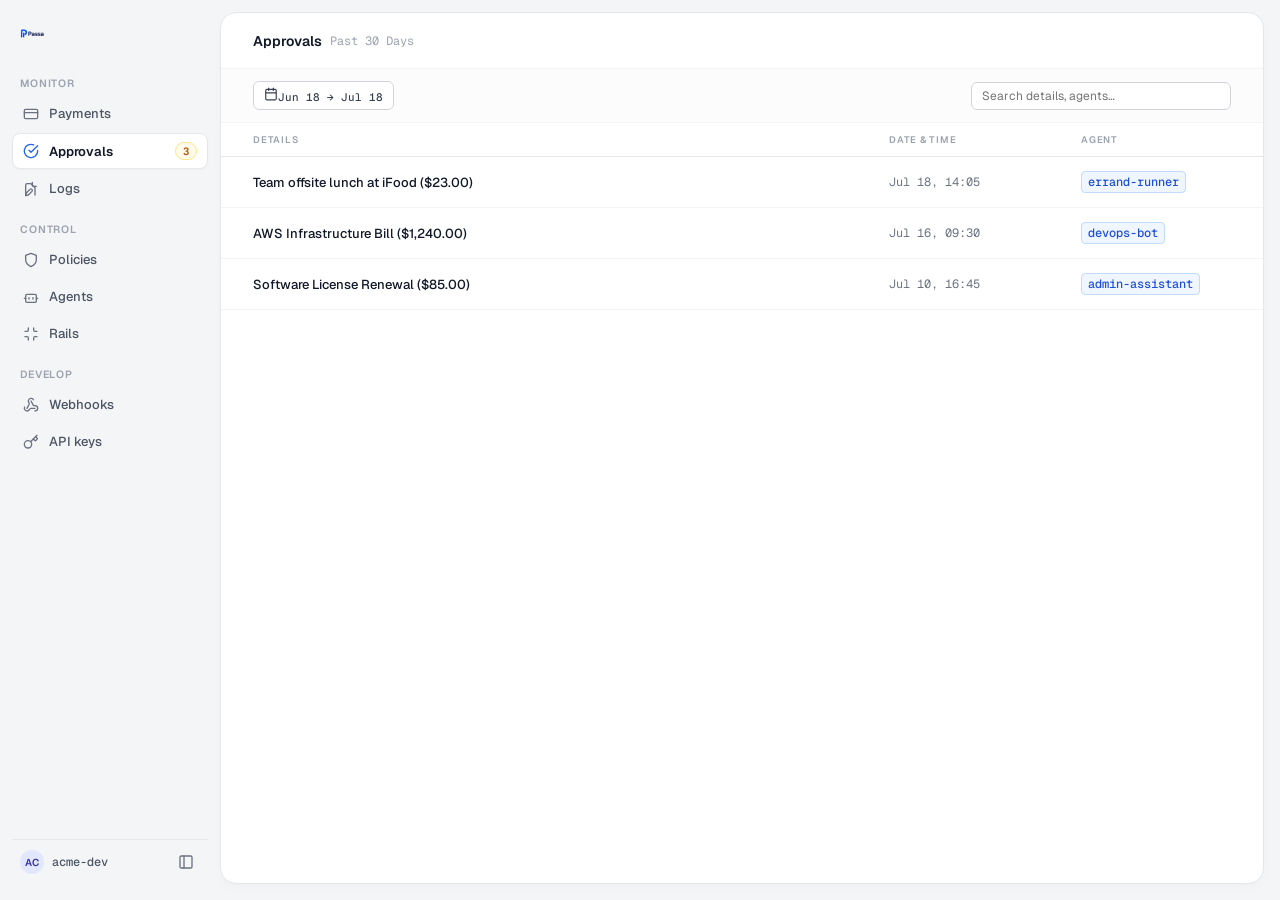
==== approval.html @ 18651515 "Passa slightly done" ====
<!DOCTYPE html>
<html lang="en">
<head>
<meta charset="utf-8">
<meta name="viewport" content="width=device-width, initial-scale=1">
<title>Approvals · Passa</title>
<link rel="preconnect" href="https://fonts.googleapis.com">
<link rel="preconnect" href="https://fonts.gstatic.com" crossorigin>
<link href="https://fonts.googleapis.com/css2?family=Geist:wght@400;500;600;700&family=Geist+Mono:wght@400;500;600&display=swap" rel="stylesheet">
<link rel="stylesheet" href="styles.css">
<style>
.filters {
  display: flex; align-items: center; gap: 10px;
  padding: 12px 32px; border-bottom: 1px solid var(--line-soft);
  background: #FCFCFD; position: sticky; top: 0; z-index: 2;
}
.filters .date-btn {
  font: 500 11px var(--mono); color: var(--gray-700);
  background: #fff; border: 1px solid #D1D5DB; border-radius: 6px;
  padding: 5px 10px; cursor: pointer; font-variant-numeric: tabular-nums;
}
.filters input[type="search"] {
  margin-left: auto; width: 260px;
  font: 400 12px var(--sans); color: var(--ink);
  background: #fff; border: 1px solid #D1D5DB; border-radius: 6px;
  padding: 5px 10px; outline: none;
}
.filters input[type="search"]:focus { border-color: var(--blue); box-shadow: 0 0 0 3px rgba(37,99,235,.12); }
.cols, .row {
  display: grid;
  grid-template-columns: minmax(0,1fr) 180px 150px;
  gap: 12px; padding: 14px 32px;
}
.cols {
  padding: 10px 32px; border-bottom: 1px solid var(--line);
  font: 600 9.5px var(--sans); text-transform: uppercase;
  letter-spacing: .08em; color: var(--gray-400);
}
.row { align-items: center; border-bottom: 1px solid var(--line-soft); cursor: pointer; }
.row:hover { background: #FAFAFB; }
.row .c-details { font: 500 13px var(--sans); color: var(--ink); white-space: nowrap; overflow: hidden; text-overflow: ellipsis; }
.row .c-time { font: 400 12px var(--mono); color: var(--gray-500); font-variant-numeric: tabular-nums; }
.row .c-agent { font: 500 12px var(--mono); color: var(--blue-dark); background: #EFF6FF; padding: 2px 6px; border-radius: 4px; border: 1px solid #BFDBFE; display: inline-block; justify-self: start; }
.empty { padding: 48px; text-align: center; font: 400 13px var(--sans); color: var(--gray-400); }
</style>
</head>
<body data-nav="approvals">
<div class="app">
<div id="sidebar"></div>
<main class="main">
  <div class="topbar">
    <span class="topbar-title">Approvals</span>
    <span class="topbar-sub">Past 30 Days</span>
  </div>
  <div class="filters">
    <button class="date-btn"><svg width="14" height="14" viewBox="0 0 24 24" fill="none" stroke="currentColor" stroke-width="2" stroke-linecap="round" stroke-linejoin="round"><rect width="18" height="18" x="3" y="4" rx="2" ry="2"/><line x1="16" x2="16" y1="2" y2="6"/><line x1="8" x2="8" y1="2" y2="6"/><line x1="3" x2="21" y1="10" y2="10"/></svg>Jun 18 → Jul 18</button>
    <input type="search" id="q" placeholder="Search details, agents…">
  </div>
  <div class="cols">
    <span>Details</span><span>Date & Time</span><span>Agent</span>
  </div>
  <div id="rows"></div>
  <div class="empty" id="empty" hidden>No approvals match these filters.</div>
</main>
</div>
<script src="app.js"></script>
<script>
const state = { q: '' };

function renderRows() {
  const q = state.q.trim().toLowerCase();
  const rows = PASSA_APPROVALS.filter(a =>
    (!q || (a.details + ' ' + a.agent).toLowerCase().includes(q))
  );
  document.getElementById('empty').hidden = rows.length > 0;
  document.getElementById('rows').innerHTML = rows.map(a => `
    <div class="row">
      <span class="c-details">${a.details}</span>
      <span class="c-time">${a.time}</span>
      <span class="c-agent">${a.agent}</span>
    </div>`).join('');
}

document.getElementById('q').addEventListener('input', (e) => { state.q = e.target.value; renderRows(); });
renderRows();
</script>
</body>
</html>
---- styles.css ----
/* Passa — shared design system */
:root {
  --blue: #2563EB;
  --blue-dark: #1D4ED8;
  --ink: #111827;
  --gray-700: #374151;
  --gray-600: #4B5563;
  --gray-500: #6B7280;
  --gray-400: #9CA3AF;
  --line: #E5E7EB;
  --line-soft: #F3F4F6;
  --bg-soft: #F9FAFB;
  --mono: 'Geist Mono', monospace;
  --sans: Geist, system-ui, sans-serif;
}
* { box-sizing: border-box; }
[hidden] { display: none !important; }
body {
  margin: 0;
  background: #F4F5F7;
  font-family: var(--sans);
  -webkit-font-smoothing: antialiased;
  color: var(--ink);
}
a { color: inherit; text-decoration: none; }
button { font-family: var(--sans); }
.mono { font-family: var(--mono); }
.tnum { font-variant-numeric: tabular-nums; }

@keyframes passaPulse {
  0% { box-shadow: 0 0 0 0 rgba(245,158,11,.45); }
  70% { box-shadow: 0 0 0 6px rgba(245,158,11,0); }
  100% { box-shadow: 0 0 0 0 rgba(245,158,11,0); }
}

/* ---------- App shell ---------- */
.app { display: flex; align-items: stretch; min-height: 100vh; }
.main {
  flex: 1; min-width: 0; display: flex; flex-direction: column;
  background: #fff;
  margin: 12px 16px 16px 0;
  border-radius: 16px;
  box-shadow: 0 4px 12px rgba(0,0,0,0.02), 0 1px 2px rgba(0,0,0,0.01);
  border: 1px solid var(--line);
  overflow: hidden;
}
.topbar {
  display: flex; align-items: center; gap: 8px;
  height: 56px; flex: none; padding: 0 32px;
  border-bottom: 1px solid var(--line-soft);
}
.topbar-title { font: 600 14px var(--sans); color: var(--ink); }
.topbar-sub { font: 400 12px var(--mono); color: var(--gray-400); }

/* ---------- Sidebar ---------- */
.sidebar {
  width: 220px; flex: none; background: transparent;
  display: flex; flex-direction: column;
  padding: 16px 12px 16px;
  position: sticky; top: 0; height: 100vh;
  transition: width 0.25s cubic-bezier(0.2, 0, 0, 1);
  overflow: hidden;
}
.sidebar.collapsed { width: 72px; padding: 16px 8px 16px; }

.sb-brand { display: flex; align-items: center; gap: 8px; padding: 4px 6px 20px; white-space: nowrap; }
.sb-name { font: 600 15px var(--sans); color: var(--ink); letter-spacing: -0.2px; }
.sb-env-live {
  margin-left: auto; display: inline-flex; align-items: center; gap: 5px;
  font: 500 9.5px var(--mono); color: #047857;
  border: 1px solid #A7F3D0; background: #ECFDF5;
  border-radius: 999px; padding: 2px 7px;
}
.sb-env-live .dot { width: 5px; height: 5px; border-radius: 50%; background: #10B981; }
.sidebar.collapsed .sb-name,
.sidebar.collapsed .env-text { display: none; }
.sidebar.collapsed .sb-env-live { padding: 2px; }
.sidebar.collapsed .sb-env-live .dot { margin: 2px; }
.sidebar.collapsed .sb-brand { justify-content: center; padding-left: 0; padding-right: 0; }

.sb-label {
  font: 600 10.5px var(--sans); text-transform: uppercase; letter-spacing: .08em;
  color: var(--gray-400); padding: 8px 8px 6px; white-space: nowrap; transition: opacity 0.2s;
}
.sidebar.collapsed .sb-label { opacity: 0; height: 0; padding: 0; margin: 0; pointer-events: none; }
.sb-label + .sb-label, .sb-group + .sb-label { padding-top: 16px; }
.sb-group { display: flex; flex-direction: column; gap: 2px; }

.sb-item {
  display: flex; align-items: center; gap: 10px;
  padding: 8px 10px; border-radius: 8px;
  font: 500 13px var(--sans); color: var(--gray-600); cursor: pointer;
  border: 1px solid transparent; transition: background 0.15s, color 0.15s;
  white-space: nowrap;
}
.sb-icon { color: var(--gray-500); display: flex; align-items: center; justify-content: center; flex: none; }
.sb-item:hover { background: #E5E7EB; color: var(--ink); }
.sb-item:hover .sb-icon { color: var(--ink); }
.sb-item.active {
  background: #fff; border: 1px solid var(--line);
  font-weight: 600; color: var(--ink);
  box-shadow: 0 1px 2px rgba(0,0,0,.03);
}
.sb-item.active .sb-icon { color: var(--blue); }

.sidebar.collapsed .sb-text,
.sidebar.collapsed .sb-count { display: none; }
.sidebar.collapsed .sb-item { justify-content: center; padding: 10px; }

.sb-count {
  margin-left: auto; font: 600 10.5px var(--mono);
  color: #B45309; background: #FFFBEB; border: 1px solid #FDE68A;
  border-radius: 999px; padding: 1px 7px;
}

.sb-foot {
  margin-top: auto; display: flex; align-items: center; justify-content: space-between;
  padding: 8px; border-top: 1px solid var(--line); white-space: nowrap;
}
.sb-profile { display: flex; align-items: center; gap: 8px; overflow: hidden; }
.sb-avatar {
  width: 24px; height: 24px; border-radius: 50%;
  background: #E0E7FF; color: #3730A3;
  display: inline-flex; align-items: center; justify-content: center;
  font: 600 10px var(--sans); flex: none;
}
.sb-org { font: 500 12px var(--mono); color: var(--gray-600); }
.sb-toggle {
  display: flex; align-items: center; justify-content: center;
  width: 28px; height: 28px; border-radius: 6px; border: none; background: transparent;
  color: var(--gray-500); cursor: pointer; padding: 0; flex: none;
}
.sb-toggle:hover { background: #E5E7EB; color: var(--ink); }
.sidebar.collapsed .sb-foot { flex-direction: column; gap: 12px; align-items: center; border-top: none; }
.sidebar.collapsed .sb-org { display: none; }
.sidebar.collapsed .sb-toggle { transform: scaleX(-1); }

/* ---------- Status pills ---------- */
.pill {
  display: inline-flex; align-items: center; gap: 6px;
  padding: 4px 10px; border-radius: 6px; border: none;
  font: 500 12.5px var(--sans); text-transform: capitalize;
}
.pill svg { width: 13px; height: 13px; flex: none; }
.pill.lg { padding: 5px 12px; font-size: 13px; }
.pill.completed { background: rgba(16,185,129,0.1); color: #047857; }
.pill.pending_approval { background: rgba(245,158,11,0.1); color: #B45309; }
.pill.awaiting_rail { background: rgba(37,99,235,0.1); color: #1D4ED8; }
.pill.declined { background: rgba(100,116,139,0.1); color: #475569; }
.pill.failed { background: rgba(239,68,68,0.1); color: #B91C1C; }

/* ---------- Rail badges ---------- */
.rail {
  font: 500 10px var(--mono); letter-spacing: .04em;
  padding: 2px 7px; border: 1px solid #D1D5DB; border-radius: 4px;
  color: var(--gray-700); background: #fff; white-space: nowrap;
}
.rail.failed { border-color: #FECACA; color: #B91C1C; text-decoration: line-through; }

/* ---------- Buttons ---------- */
.btn {
  font: 500 13px var(--sans); color: var(--gray-700);
  background: #fff; border: 1px solid var(--line); border-radius: 8px;
  padding: 6px 14px; cursor: pointer;
  display: inline-flex; align-items: center; gap: 6px;
  box-shadow: 0 1px 2px rgba(0,0,0,0.04);
  transition: all 0.15s;
}
.btn:hover { background: #F9FAFB; border-color: #D1D5DB; }
.btn.primary { color: #fff; background: var(--ink); border-color: var(--ink); box-shadow: 0 1px 3px rgba(0,0,0,0.1); }
.btn.primary:hover { background: #374151; border-color: #374151; }
.copy-btn {
  font: 500 10px var(--mono); letter-spacing: .05em; color: var(--gray-500);
  background: #fff; border: 1px solid var(--line); border-radius: 6px;
  padding: 3px 8px; cursor: pointer; flex: none;
  box-shadow: 0 1px 2px rgba(0,0,0,0.02);
  transition: all 0.15s;
}
.copy-btn:hover { background: #F9FAFB; color: var(--gray-700); border-color: #D1D5DB; }
.copy-btn.pad { padding: 4px 9px; }

/* ---------- Segmented control ---------- */
.seg {
  display: flex; gap: 2px; background: #F4F5F7;
  border: 1px solid var(--line); border-radius: 8px; padding: 3px;
}
.seg button {
  font: 500 11px var(--mono); padding: 5px 12px; border-radius: 6px;
  border: none; background: transparent; color: var(--gray-500); cursor: pointer;
  transition: all 0.15s;
}
.seg button.on { background: #fff; color: var(--ink); box-shadow: 0 1px 3px rgba(0,0,0,.06), 0 1px 2px rgba(0,0,0,.04); }
.seg.env button { font: 600 11.5px var(--mono); padding: 5px 16px; }
.seg.env button.on-live { background: #fff; color: #047857; box-shadow: 0 1px 3px rgba(0,0,0,.06), 0 1px 2px rgba(0,0,0,.04); }

/* ---------- Panels ---------- */
.panel { background: #fff; border: 1px solid var(--line); border-radius: 8px; overflow: hidden; }
.panel-hd {
  display: flex; align-items: center; gap: 8px;
  padding: 10px 14px; border-bottom: 1px solid var(--line-soft);
}
.panel-hd.baseline { align-items: baseline; }
.panel-title {
  font: 600 11px var(--sans); text-transform: uppercase;
  letter-spacing: .06em; color: var(--gray-500);
}
.panel-meta { font: 400 10.5px var(--mono); color: var(--gray-400); }

/* ---------- JSON payload ---------- */
.payload {
  margin: 0; padding: 13px 16px;
  font: 11.5px/1.75 var(--mono); color: var(--gray-700);
  background: #FCFCFD; overflow-x: auto;
}
.payload-collapsed { padding: 11px 16px; font: 11.5px var(--mono); color: var(--gray-400); background: #FCFCFD; }
.j-k { color: #1D4ED8; }
.j-p { color: #9CA3AF; }
.j-s { color: #0F766E; }
.j-n { font-weight: 600; color: #111827; }

/* ---------- Timeline ---------- */
.tl-row { display: flex; gap: 14px; }
.tl-spine { display: flex; flex-direction: column; align-items: center; flex: none; width: 28px; }
.tl-icon {
  width: 28px; height: 28px; border-radius: 50%;
  background: #fff; border: 1.5px solid #D1D5DB;
  display: flex; align-items: center; justify-content: center; flex: none;
}
.tl-icon.blue { border-color: #BFDBFE; }
.tl-icon.blue-fill { background: #EFF6FF; border-color: #BFDBFE; }
.tl-icon.amber { background: #FFFBEB; border-color: #FDE68A; }
.tl-icon.green { background: #ECFDF5; border-color: #A7F3D0; }
.tl-icon.red { background: #FEF2F2; border-color: #FECACA; }
.tl-line { width: 2px; flex: 1; background: var(--line); margin-top: 4px; }
.tl-line.red { background: #FECACA; flex: none; height: 10px; }
.tl-body { flex: 1; padding-bottom: 20px; }
.tl-body.last { padding-bottom: 18px; }
.tl-head { display: flex; align-items: center; gap: 8px; }
.tl-title { font: 600 13px var(--sans); color: var(--ink); }
.tl-title.red { color: #B91C1C; }
.tl-delta {
  margin-left: auto; font: 500 10px var(--mono); color: var(--gray-500);
  background: var(--line-soft); border-radius: 4px; padding: 1px 6px;
}
.tl-delta.t0 { color: var(--gray-400); background: var(--bg-soft); }
.tl-delta.amber { color: #B45309; background: #FFFBEB; border: 1px solid #FDE68A; }
.tl-delta.red { color: #B91C1C; background: #FEF2F2; }
.tl-ts { font: 400 11px var(--mono); color: var(--gray-500); margin-top: 3px; font-variant-numeric: tabular-nums; }
.tl-note { font: 400 11.5px var(--sans); color: var(--gray-500); margin-top: 4px; }
.tl-note .id { font: 500 11px var(--mono); }

/* ---------- Webhook delivery / event rows ---------- */
.wh-row {
  display: grid; grid-template-columns: minmax(0,1fr) 36px 44px 64px 78px;
  gap: 6px; align-items: center; padding: 8px 14px;
  border-bottom: 1px solid var(--line-soft);
}
.wh-row:last-child { border-bottom: none; }
.wh-event { font: 500 12px var(--mono); color: var(--ink); }
.wh-event.retry { color: var(--gray-400); padding-left: 14px; }
.wh-n { font: 400 10.5px var(--mono); color: var(--gray-400); }
.code { font: 600 10px var(--mono); border-radius: 4px; padding: 1px 5px; text-align: center; }
.code.ok { color: #047857; background: #ECFDF5; }
.code.err { color: #B91C1C; background: #FEF2F2; }
.wh-ms { font: 400 10.5px var(--mono); color: var(--gray-500); text-align: right; font-variant-numeric: tabular-nums; }
.wh-ts { font: 400 10.5px var(--mono); color: var(--gray-400); text-align: right; font-variant-numeric: tabular-nums; }

/* ---------- Toggle switch ---------- */
.switch {
  width: 34px; height: 20px; flex: none; border-radius: 999px; border: none;
  background: #D1D5DB; position: relative; cursor: pointer; transition: background .15s;
  padding: 0;
}
.switch .knob {
  position: absolute; top: 2px; left: 2px; width: 16px; height: 16px;
  border-radius: 50%; background: #fff;
  box-shadow: 0 1px 2px rgba(0,0,0,.2); transition: left .15s;
}
.switch.on { background: var(--blue); }
.switch.on .knob { left: 16px; }

/* ---------- Value chips (policy sentences) ---------- */
.chip {
  font: 500 12.5px var(--mono); color: #1D4ED8;
  background: #EFF6FF; border: 1px solid #BFDBFE; border-radius: 5px;
  padding: 1px 7px; cursor: text;
}
.chip:hover { border-color: var(--blue); }
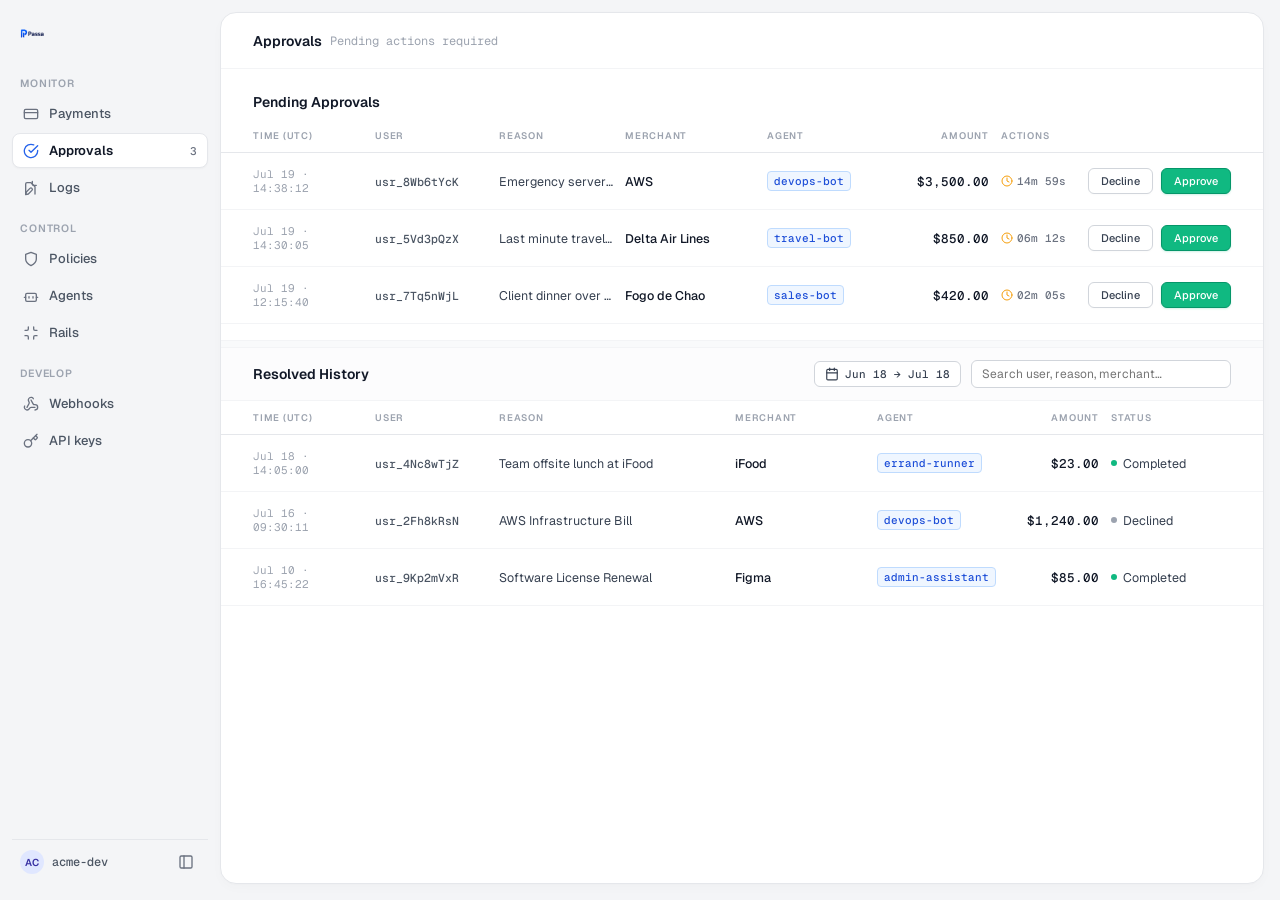
==== commit 67b00368: "Landing page half way done" ====
--- a/approval.html
+++ b/approval.html
@@ -9,6 +9,7 @@
 <link href="https://fonts.googleapis.com/css2?family=Geist:wght@400;500;600;700&family=Geist+Mono:wght@400;500;600&display=swap" rel="stylesheet">
 <link rel="stylesheet" href="styles.css">
 <style>
+/* Specific approvals styles */
 .filters {
   display: flex; align-items: center; gap: 10px;
   padding: 12px 32px; border-bottom: 1px solid var(--line-soft);
@@ -18,6 +19,7 @@
   font: 500 11px var(--mono); color: var(--gray-700);
   background: #fff; border: 1px solid #D1D5DB; border-radius: 6px;
   padding: 5px 10px; cursor: pointer; font-variant-numeric: tabular-nums;
+  display: inline-flex; align-items: center; gap: 6px;
 }
 .filters input[type="search"] {
   margin-left: auto; width: 260px;
@@ -26,11 +28,17 @@
   padding: 5px 10px; outline: none;
 }
 .filters input[type="search"]:focus { border-color: var(--blue); box-shadow: 0 0 0 3px rgba(37,99,235,.12); }
-.cols, .row {
-  display: grid;
-  grid-template-columns: minmax(0,1fr) 180px 150px;
-  gap: 12px; padding: 14px 32px;
+
+.section-title {
+  font: 600 14px var(--sans); color: var(--ink);
+  padding: 24px 32px 8px; margin: 0;
 }
+.section-divider {
+  height: 8px; background: #F9FAFB;
+  border-top: 1px solid var(--line-soft); border-bottom: 1px solid var(--line-soft);
+}
+
+.cols, .row { display: grid; gap: 12px; padding: 14px 32px; }
 .cols {
   padding: 10px 32px; border-bottom: 1px solid var(--line);
   font: 600 9.5px var(--sans); text-transform: uppercase;
@@ -38,10 +46,36 @@
 }
 .row { align-items: center; border-bottom: 1px solid var(--line-soft); cursor: pointer; }
 .row:hover { background: #FAFAFB; }
-.row .c-details { font: 500 13px var(--sans); color: var(--ink); white-space: nowrap; overflow: hidden; text-overflow: ellipsis; }
-.row .c-time { font: 400 12px var(--mono); color: var(--gray-500); font-variant-numeric: tabular-nums; }
-.row .c-agent { font: 500 12px var(--mono); color: var(--blue-dark); background: #EFF6FF; padding: 2px 6px; border-radius: 4px; border: 1px solid #BFDBFE; display: inline-block; justify-self: start; }
+
+.cols.pending, .row.pending { grid-template-columns: 110px 112px minmax(0,1fr) 130px 130px 80px 230px; }
+.cols.history, .row.history { grid-template-columns: 110px 112px minmax(0,1fr) 130px 130px 80px 120px; }
+
+.row .c-time { font: 400 11px var(--mono); color: var(--gray-400); font-variant-numeric: tabular-nums; }
+.row .c-user { font: 500 11.5px var(--mono); color: var(--gray-600); }
+.row .c-reason { font: 400 12.5px var(--sans); color: var(--gray-700); white-space: nowrap; overflow: hidden; text-overflow: ellipsis; }
+.row .c-merchant { font: 500 12.5px var(--sans); color: var(--ink); white-space: nowrap; overflow: hidden; text-overflow: ellipsis; }
+.row .c-agent { font: 500 11px var(--mono); color: var(--blue-dark); background: #EFF6FF; padding: 2px 6px; border-radius: 4px; border: 1px solid #BFDBFE; display: inline-block; justify-self: start; white-space: nowrap; }
+.row .c-amt { font: 500 12.5px var(--mono); color: var(--ink); text-align: right; font-variant-numeric: tabular-nums; }
+.row .pill { justify-self: start; }
+
 .empty { padding: 48px; text-align: center; font: 400 13px var(--sans); color: var(--gray-400); }
+
+/* Actions & Timer */
+.actions { display: flex; align-items: center; gap: 8px; justify-content: flex-end; }
+.btn-approve, .btn-decline {
+  font: 500 11px var(--sans); padding: 5px 12px; border-radius: 6px; cursor: pointer; transition: all 0.15s;
+}
+.btn-approve { background: #10B981; color: #fff; border: 1px solid #059669; box-shadow: 0 1px 2px rgba(16,185,129,.2); }
+.btn-approve:hover { background: #059669; }
+.btn-decline { background: #fff; color: var(--gray-700); border: 1px solid #D1D5DB; box-shadow: 0 1px 2px rgba(0,0,0,.02); }
+.btn-decline:hover { background: #F9FAFB; border-color: #9CA3AF; }
+
+.timer { 
+  font: 500 11px var(--mono); color: var(--gray-500); 
+  display: flex; align-items: center; gap: 4px; 
+  margin-right: auto;
+}
+.timer svg { color: #F59E0B; }
 </style>
 </head>
 <body data-nav="approvals">
@@ -50,17 +84,27 @@
 <main class="main">
   <div class="topbar">
     <span class="topbar-title">Approvals</span>
-    <span class="topbar-sub">Past 30 Days</span>
+    <span class="topbar-sub">Pending actions required</span>
   </div>
-  <div class="filters">
+  
+  <h2 class="section-title">Pending Approvals</h2>
+  <div class="cols pending">
+    <span>Time (UTC)</span><span>User</span><span>Reason</span><span>Merchant</span><span>Agent</span><span style="text-align:right">Amount</span><span>Actions</span>
+  </div>
+  <div id="pending-rows"></div>
+
+  <div class="section-divider" style="margin-top: 16px;"></div>
+
+  <div class="filters" style="border-bottom: none; position: static;">
+    <h2 class="section-title" style="padding: 0; flex: 1;">Resolved History</h2>
     <button class="date-btn"><svg width="14" height="14" viewBox="0 0 24 24" fill="none" stroke="currentColor" stroke-width="2" stroke-linecap="round" stroke-linejoin="round"><rect width="18" height="18" x="3" y="4" rx="2" ry="2"/><line x1="16" x2="16" y1="2" y2="6"/><line x1="8" x2="8" y1="2" y2="6"/><line x1="3" x2="21" y1="10" y2="10"/></svg>Jun 18 → Jul 18</button>
-    <input type="search" id="q" placeholder="Search details, agents…">
+    <input type="search" id="q" placeholder="Search user, reason, merchant…">
   </div>
-  <div class="cols">
-    <span>Details</span><span>Date & Time</span><span>Agent</span>
+  <div class="cols history" style="border-top: 1px solid var(--line-soft);">
+    <span>Time (UTC)</span><span>User</span><span>Reason</span><span>Merchant</span><span>Agent</span><span style="text-align:right">Amount</span><span>Status</span>
   </div>
-  <div id="rows"></div>
-  <div class="empty" id="empty" hidden>No approvals match these filters.</div>
+  <div id="resolved-rows"></div>
+  <div class="empty" id="empty" hidden>No history matches these filters.</div>
 </main>
 </div>
 <script src="app.js"></script>
@@ -69,15 +113,38 @@
 
 function renderRows() {
   const q = state.q.trim().toLowerCase();
-  const rows = PASSA_APPROVALS.filter(a =>
-    (!q || (a.details + ' ' + a.agent).toLowerCase().includes(q))
+  
+  // Pending rows (not filtered by search for now, to keep them prominent)
+  const pending = PASSA_APPROVALS.filter(a => a.st === 'pending');
+  document.getElementById('pending-rows').innerHTML = pending.map(a => `
+    <div class="row pending">
+      <span class="c-time">${a.date} · ${a.time}</span>
+      <span class="c-user">${a.user}</span>
+      <span class="c-reason" title="${a.reason}">${a.reason}</span>
+      <span class="c-merchant" title="${a.merchant}">${a.merchant}</span>
+      <span class="c-agent">${a.agent}</span>
+      <span class="c-amt">${a.amt}</span>
+      <div class="actions">
+        <span class="timer"><svg width="12" height="12" viewBox="0 0 24 24" fill="none" stroke="currentColor" stroke-width="2" stroke-linecap="round" stroke-linejoin="round"><circle cx="12" cy="12" r="10"/><polyline points="12 6 12 12 16 14"/></svg>${a.expires_in}</span>
+        <button class="btn-decline" onclick="event.stopPropagation()">Decline</button>
+        <button class="btn-approve" onclick="event.stopPropagation()">Approve</button>
+      </div>
+    </div>`).join('');
+
+  // Resolved rows
+  const resolved = PASSA_APPROVALS.filter(a => a.st !== 'pending' && 
+    (!q || (a.user + ' ' + a.reason + ' ' + a.merchant + ' ' + a.agent).toLowerCase().includes(q))
   );
-  document.getElementById('empty').hidden = rows.length > 0;
-  document.getElementById('rows').innerHTML = rows.map(a => `
-    <div class="row">
-      <span class="c-details">${a.details}</span>
-      <span class="c-time">${a.time}</span>
+  document.getElementById('empty').hidden = resolved.length > 0;
+  document.getElementById('resolved-rows').innerHTML = resolved.map(a => `
+    <div class="row history">
+      <span class="c-time">${a.date} · ${a.time}</span>
+      <span class="c-user">${a.user}</span>
+      <span class="c-reason" title="${a.reason}">${a.reason}</span>
+      <span class="c-merchant" title="${a.merchant}">${a.merchant}</span>
       <span class="c-agent">${a.agent}</span>
+      <span class="c-amt">${a.amt}</span>
+      ${pillHtml(a.st)}
     </div>`).join('');
 }
 
--- a/styles.css
+++ b/styles.css
@@ -67,11 +67,9 @@
 .sb-name { font: 600 15px var(--sans); color: var(--ink); letter-spacing: -0.2px; }
 .sb-env-live {
   margin-left: auto; display: inline-flex; align-items: center; gap: 5px;
-  font: 500 9.5px var(--mono); color: #047857;
-  border: 1px solid #A7F3D0; background: #ECFDF5;
-  border-radius: 999px; padding: 2px 7px;
-}
-.sb-env-live .dot { width: 5px; height: 5px; border-radius: 50%; background: #10B981; }
+  font: 500 10.5px var(--mono); color: var(--gray-700);
+}
+.sb-env-live .dot { width: 6px; height: 6px; border-radius: 50%; background: #10B981; flex: none; }
 .sidebar.collapsed .sb-name,
 .sidebar.collapsed .env-text { display: none; }
 .sidebar.collapsed .sb-env-live { padding: 2px; }
@@ -108,9 +106,8 @@
 .sidebar.collapsed .sb-item { justify-content: center; padding: 10px; }
 
 .sb-count {
-  margin-left: auto; font: 600 10.5px var(--mono);
-  color: #B45309; background: #FFFBEB; border: 1px solid #FDE68A;
-  border-radius: 999px; padding: 1px 7px;
+  margin-left: auto; font: 500 11px var(--mono);
+  color: var(--gray-500);
 }
 
 .sb-foot {
@@ -138,16 +135,19 @@
 /* ---------- Status pills ---------- */
 .pill {
   display: inline-flex; align-items: center; gap: 6px;
-  padding: 4px 10px; border-radius: 6px; border: none;
-  font: 500 12.5px var(--sans); text-transform: capitalize;
-}
-.pill svg { width: 13px; height: 13px; flex: none; }
-.pill.lg { padding: 5px 12px; font-size: 13px; }
-.pill.completed { background: rgba(16,185,129,0.1); color: #047857; }
-.pill.pending_approval { background: rgba(245,158,11,0.1); color: #B45309; }
-.pill.awaiting_rail { background: rgba(37,99,235,0.1); color: #1D4ED8; }
-.pill.declined { background: rgba(100,116,139,0.1); color: #475569; }
-.pill.failed { background: rgba(239,68,68,0.1); color: #B91C1C; }
+  font: 400 12.5px var(--sans); text-transform: capitalize;
+  color: var(--gray-700);
+}
+.pill svg { display: none; }
+.pill::before {
+  content: ''; display: block; flex: none;
+  width: 6px; height: 6px; border-radius: 50%;
+}
+.pill.completed::before { background: #10B981; }
+.pill.pending_approval::before { background: #F59E0B; }
+.pill.awaiting_rail::before { background: #3B82F6; }
+.pill.declined::before { background: #9CA3AF; }
+.pill.failed::before { background: #EF4444; }
 
 /* ---------- Rail badges ---------- */
 .rail {
@@ -239,12 +239,15 @@
 .tl-title { font: 600 13px var(--sans); color: var(--ink); }
 .tl-title.red { color: #B91C1C; }
 .tl-delta {
-  margin-left: auto; font: 500 10px var(--mono); color: var(--gray-500);
-  background: var(--line-soft); border-radius: 4px; padding: 1px 6px;
-}
-.tl-delta.t0 { color: var(--gray-400); background: var(--bg-soft); }
-.tl-delta.amber { color: #B45309; background: #FFFBEB; border: 1px solid #FDE68A; }
-.tl-delta.red { color: #B91C1C; background: #FEF2F2; }
+  margin-left: auto; font: 500 10.5px var(--mono); color: var(--gray-500);
+  display: inline-flex; align-items: center; gap: 4px;
+}
+.tl-delta::before { content: ''; width: 5px; height: 5px; border-radius: 50%; flex: none; display: none; }
+.tl-delta.t0 { color: var(--gray-400); }
+.tl-delta.amber { color: var(--gray-700); }
+.tl-delta.amber::before { display: block; background: #F59E0B; }
+.tl-delta.red { color: var(--gray-700); }
+.tl-delta.red::before { display: block; background: #EF4444; }
 .tl-ts { font: 400 11px var(--mono); color: var(--gray-500); margin-top: 3px; font-variant-numeric: tabular-nums; }
 .tl-note { font: 400 11.5px var(--sans); color: var(--gray-500); margin-top: 4px; }
 .tl-note .id { font: 500 11px var(--mono); }
@@ -259,9 +262,10 @@
 .wh-event { font: 500 12px var(--mono); color: var(--ink); }
 .wh-event.retry { color: var(--gray-400); padding-left: 14px; }
 .wh-n { font: 400 10.5px var(--mono); color: var(--gray-400); }
-.code { font: 600 10px var(--mono); border-radius: 4px; padding: 1px 5px; text-align: center; }
-.code.ok { color: #047857; background: #ECFDF5; }
-.code.err { color: #B91C1C; background: #FEF2F2; }
+.code { font: 500 11px var(--mono); color: var(--gray-700); display: inline-flex; align-items: center; gap: 4px; justify-content: flex-end; }
+.code::before { content: ''; display: block; width: 6px; height: 6px; border-radius: 50%; flex: none; }
+.code.ok::before { background: #10B981; }
+.code.err::before { background: #EF4444; }
 .wh-ms { font: 400 10.5px var(--mono); color: var(--gray-500); text-align: right; font-variant-numeric: tabular-nums; }
 .wh-ts { font: 400 10.5px var(--mono); color: var(--gray-400); text-align: right; font-variant-numeric: tabular-nums; }
 
